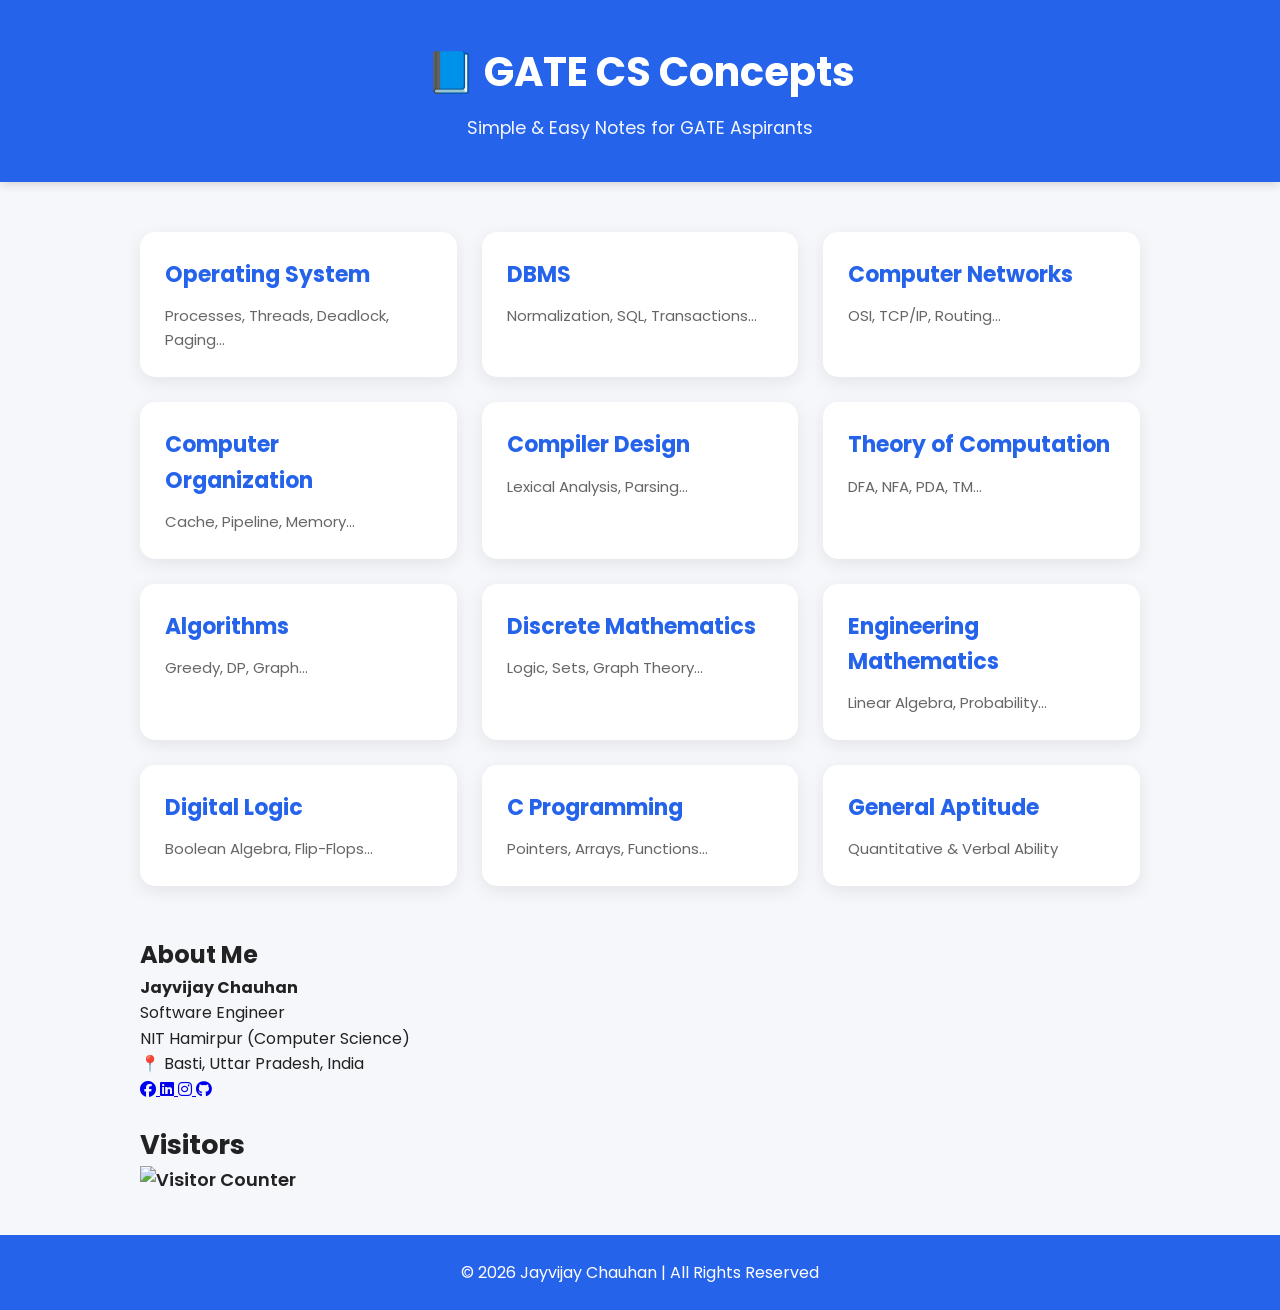
==== index.html @ 26d4b669 "Add Google Fonts and Font Awesome to index.html Added Google Fonts and Font Awesome links to the HTM" ====
<!DOCTYPE html>
<html lang="en">

 <head>

<meta charset="UTF-8">

<meta name="viewport" content="width=device-width, initial-scale=1.0">

<title>Jayvijay Chauhan | GATE CS Notes | Computer Science Concepts</title>

<meta name="description"
content="Jayvijay Chauhan provides simple GATE CS Notes for Computer Science students. Learn OS, DBMS, CN, COA, TOC, Algorithms, Compiler Design and more.">

<meta name="keywords"
content="Jayvijay Chauhan, GATE CS Notes, GATE Computer Science Notes, GATE CSE, Operating System Notes, DBMS Notes, Computer Networks Notes">

<meta name="author" content="Jayvijay Chauhan">


<link rel="icon" type="image/png" href="favicon.png">
<meta property="og:title" content="Jayvijay Chauhan | GATE CS Notes">

<meta property="og:description"
content="Simple and Easy GATE Computer Science Notes for OS, DBMS, CN, COA, TOC and Algorithms">

<meta property="og:type" content="website">

<meta property="og:url"
content="https://jayvijaychauhan.github.io/Jayc-CS-notes/">

<meta property="og:image"
content="https://jayvijaychauhan.github.io/Jayc-CS-notes/favicon.png">
   <!-- Google Font -->
    <link href="https://fonts.googleapis.com/css2?family=Poppins:wght@300;400;500;600;700&display=swap" rel="stylesheet">

    <!-- Font Awesome Icons -->
    <link rel="stylesheet"
          href="https://cdnjs.cloudflare.com/ajax/libs/font-awesome/6.7.2/css/all.min.css">

<link rel="stylesheet" href="style.css">
<script type="application/ld+json">

{
 "@context":"https://schema.org",
 "@type":"Person",
 "name":"Jayvijay Chauhan",
 "url":"https://jayvijaychauhan.github.io/Jayc-CS-notes/",
 "sameAs":[
 "https://www.linkedin.com/in/jayvijay-chauhan/",
 "https://github.com/JAYVIJAYCHAUHAN",
 "https://www.instagram.com/jvichauhan/"
 ],
 "jobTitle":"Software Engineer",
 "alumniOf":"National Institute of Technology Hamirpur"
}

</script>
</head>

<body>

    <header>

        <div class="container">

            <h1>📘 GATE CS Concepts</h1>

            <p>Simple & Easy Notes for GATE Aspirants</p>

    </header>

    <main class="container">

        <div class="subject" id="subject">

            <a href="subject/operating-system.html" class="card">
                <h2>Operating System</h2>
                <p>Processes, Threads, Deadlock, Paging...</p>
            </a>

            <a href="subject/dbms.html" class="card">
                <h2>DBMS</h2>
                <p>Normalization, SQL, Transactions...</p>
            </a>

            <a href="subject/computer-networks.html" class="card">
                <h2>Computer Networks</h2>
                <p>OSI, TCP/IP, Routing...</p>
            </a>

            <a href="subject/computer-organization.html" class="card">
                <h2>Computer Organization</h2>
                <p>Cache, Pipeline, Memory...</p>
            </a>

            <a href="subject/compiler-design.html" class="card">
                <h2>Compiler Design</h2>
                <p>Lexical Analysis, Parsing...</p>
            </a>

            <a href="subject/theory-of-computation.html" class="card">
                <h2>Theory of Computation</h2>
                <p>DFA, NFA, PDA, TM...</p>
            </a>

            <a href="subject/algorithms.html" class="card">
                <h2>Algorithms</h2>
                <p>Greedy, DP, Graph...</p>
            </a>

            <a href="subject/discrete-mathematics.html" class="card">
                <h2>Discrete Mathematics</h2>
                <p>Logic, Sets, Graph Theory...</p>
            </a>

            <a href="subject/engineering-mathematics.html" class="card">
                <h2>Engineering Mathematics</h2>
                <p>Linear Algebra, Probability...</p>
            </a>

            <a href="subject/digital-logic.html" class="card">
                <h2>Digital Logic</h2>
                <p>Boolean Algebra, Flip-Flops...</p>
            </a>

            <a href="subject/c-programming.html" class="card">
                <h2>C Programming</h2>
                <p>Pointers, Arrays, Functions...</p>
            </a>

            <a href="subject/aptitude.html" class="card">
                <h2>General Aptitude</h2>
                <p>Quantitative & Verbal Ability</p>
            </a>

        </div>

    </main>

    <section class="about container">

    <h2>About Me</h2>

    <p><strong>Jayvijay Chauhan</strong></p>

    <p>Software Engineer</p>

    <p>NIT Hamirpur (Computer Science)</p>

    <p>📍 Basti, Uttar Pradesh, India</p>

    <div class="social">

        <a href="https://www.facebook.com/profile.php?id=100074616776179"
           target="_blank">

            <i class="fab fa-facebook"></i>

        </a>

        <a href="https://www.linkedin.com/in/jayvijay-chauhan/"
           target="_blank">

            <i class="fab fa-linkedin"></i>

        </a>

        <a href="https://www.instagram.com/jvichauhan/"
           target="_blank">

            <i class="fab fa-instagram"></i>

        </a>
         <a href="https://github.com/JAYVIJAYCHAUHAN"
           target="_blank">

            <i class="fab fa-github"></i>

        </a>

    </div>

</section>

<section class="visitor container">

    <h2>Visitors</h2>

    <img src="https://visitor-badge.laobi.icu/badge?page_id=jay-notes.website"
         alt="Visitor Counter">

</section>

<footer>

    © 2026 Jayvijay Chauhan | All Rights Reserved

</footer>


    <script src="script.js"></script>

</body>

</html>
---- style.css ----
/* Google Font */
@import url('https://fonts.googleapis.com/css2?family=Poppins:wght@300;400;500;600;700&display=swap');

*{
    margin:0;
    padding:0;
    box-sizing:border-box;
}

body{
    font-family:'Poppins',sans-serif;
    background:#f5f7fb;
    color:#222;
    line-height:1.6;
}

/* Container */

.container{
    width:90%;
    max-width:1000px;
    margin:auto;
}

/* Header */

header{
    background:#2563eb;
    color:white;
    padding:40px 20px;
    text-align:center;
    position:sticky;
    top:0;
    z-index:100;
    box-shadow:0 2px 10px rgba(0,0,0,.15);
}

header h1{
    font-size:2.5rem;
    margin-bottom:10px;
}

header p{
    font-size:1.1rem;
    opacity:.95;
}

.visitor{
    margin:20px auto;
    font-size:18px;
    font-weight:600;
}

#search{
    width:100%;
    max-width:550px;
    padding:14px 18px;
    border:none;
    border-radius:10px;
    outline:none;
    font-size:16px;
}

/* Subject Cards */

.subject{
    display:grid;
    grid-template-columns:repeat(auto-fit,minmax(260px,1fr));
    gap:25px;
    margin:50px 0;
}

.card{
    background:white;
    text-decoration:none;
    color:#222;
    padding:25px;
    border-radius:15px;
    box-shadow:0 5px 18px rgba(0,0,0,.08);
    transition:.25s;
}

.card:hover{
    transform:translateY(-6px);
    box-shadow:0 12px 28px rgba(37,99,235,.18);
}

.card h2{
    color:#2563eb;
    margin-bottom:12px;
    font-size:22px;
}

.card p{
    color:#666;
    font-size:15px;
}

/* Footer */

footer{
    text-align:center;
    padding:25px;
    background:#2563eb;
    color:white;
    margin-top:40px;
}

/* Subject Page */

.back-btn{
    display:inline-block;
    margin:25px 0;
    text-decoration:none;
    color:#2563eb;
    font-weight:600;
}

.subject-title{
    font-size:40px;
    color:#2563eb;
    margin-bottom:20px;
}

.toc{
    background:white;
    padding:25px;
    border-radius:12px;
    box-shadow:0 4px 12px rgba(0,0,0,.08);
    margin-bottom:40px;
}

.toc h3{
    margin-bottom:15px;
}

.toc ul{
    padding-left:20px;
}

.toc li{
    margin:10px 0;
}

.note-content{
    white-space: pre-wrap;
    font-family: "Poppins", sans-serif;
    font-size: 20px;
    line-height: 1.2;
    color: #333;
    margin-top: 15px;
}

.note{
    background:#fff;
    padding:35px;
    margin-bottom:40px;
    border-radius:12px;
    box-shadow:0 2px 10px rgba(0,0,0,.08);
}

.note h2{
    color:#2563eb;
    font-size:32px;
    margin-bottom:20px;
    border-bottom:2px solid #e5e7eb;
    padding-bottom:10px;
}

.note p{
    margin-bottom:10px;
}

/* Responsive */

@media(max-width:768px){

header h1{
    font-size:2rem;
}

.subject-title{
    font-size: 46px;
    color:#2563eb;
    margin-bottom:30px;
    font-weight:700;
}

    section{
    margin:50px auto;
}

section h2{
    margin-bottom:20px;
    color:#0d6efd;
}
/* ===========================
   About
=========================== */

.about{

    text-align:center;

}

.about p{

    margin:8px 0;

}

/* ===========================
   Social
=========================== */

.social{

    margin-top:20px;

}

.social a{

    text-decoration:none;

    color:#0d6efd;

    font-size:30px;

    margin:0 12px;

    transition:.3s;

}

.social a:hover{

    color:#198754;

}

/* ===========================
   Visitor
=========================== */

.visitor{

    text-align:center;

}

/* ===========================
   Footer
=========================== */

footer{

    margin-top:50px;

    background:#111827;

    color:white;

    text-align:center;

    padding:20px;

}

}
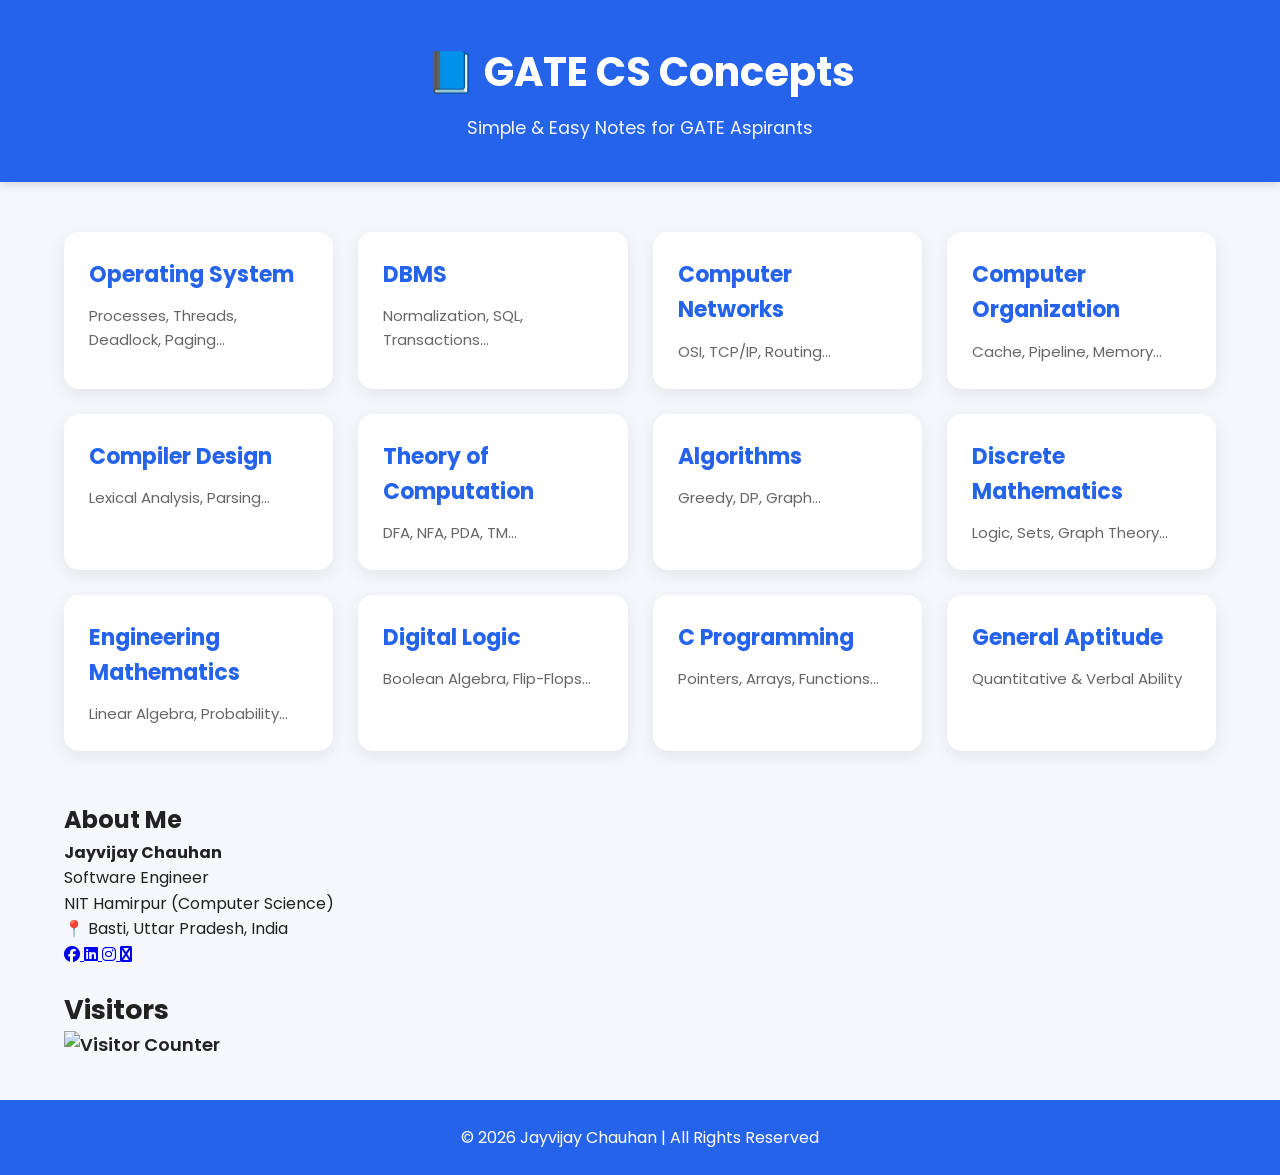
==== commit c59257b7: "Update social media links in index.html" ====
--- a/index.html
+++ b/index.html
@@ -172,10 +172,10 @@
             <i class="fab fa-instagram"></i>
 
         </a>
-         <a href="https://github.com/JAYVIJAYCHAUHAN"
-           target="_blank">
-
-            <i class="fab fa-github"></i>
+         <a href="https://x.com/jvchauhan8874"
+           target="_blank">
+
+            <i class="fa fa-twitter"></i>
 
         </a>
 
--- a/style.css
+++ b/style.css
@@ -18,7 +18,7 @@
 
 .container{
     width:90%;
-    max-width:1000px;
+    max-width:1200px;
     margin:auto;
 }
 
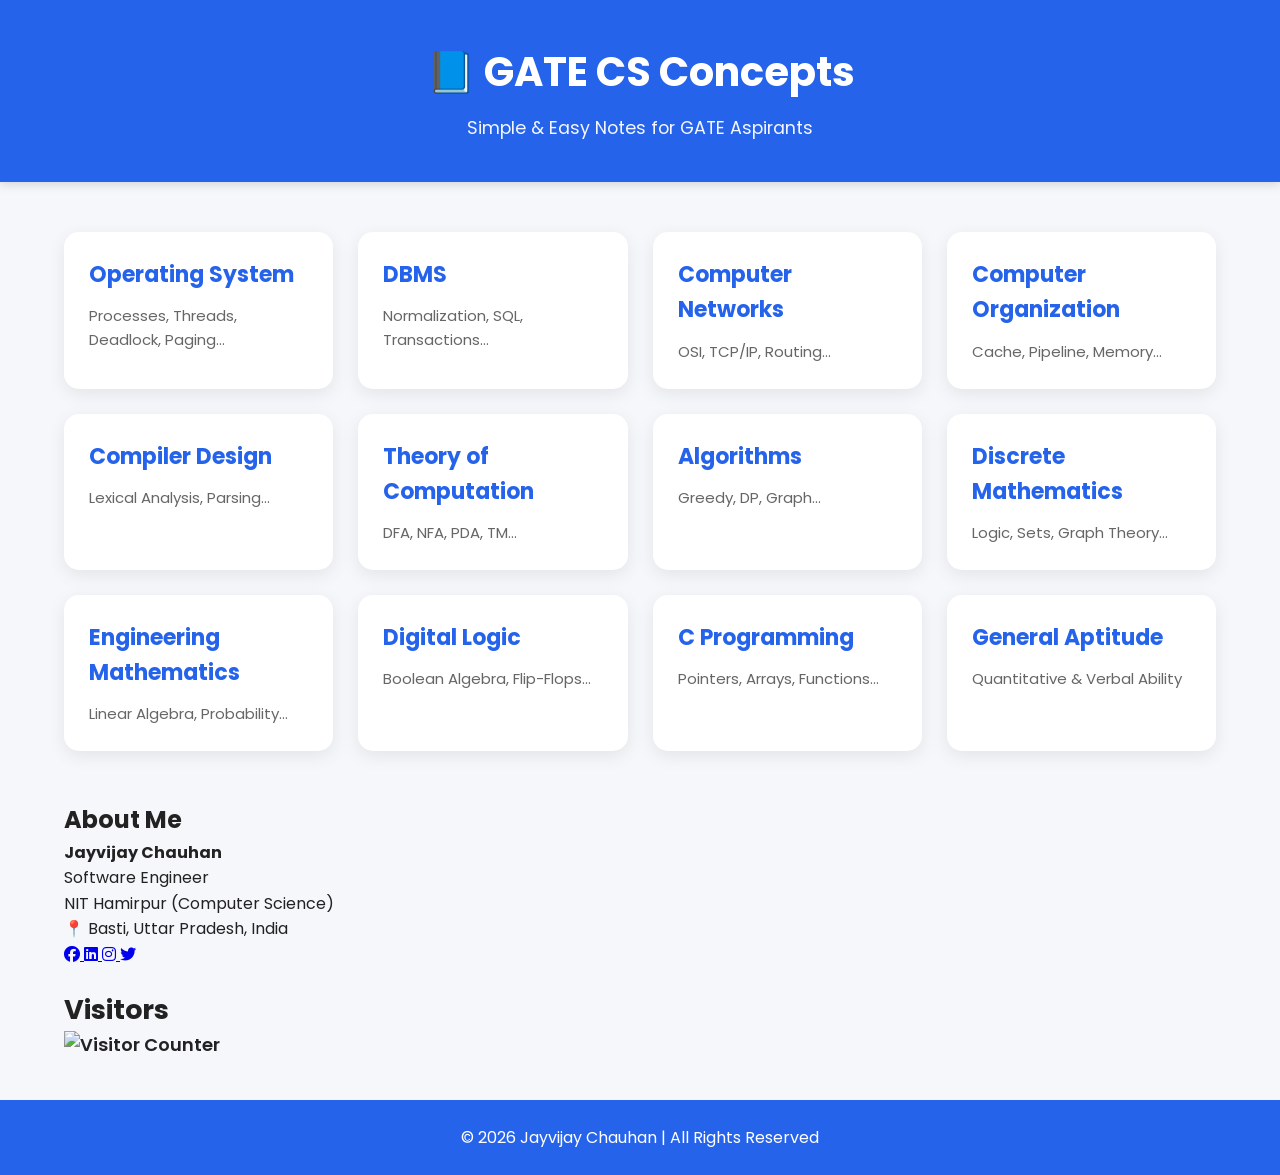
==== commit 16cb69c5: "Update index.html" ====
--- a/index.html
+++ b/index.html
@@ -175,7 +175,7 @@
          <a href="https://x.com/jvchauhan8874"
            target="_blank">
 
-            <i class="fa fa-twitter"></i>
+         <i class="fa-brands fa-twitter"></i>
 
         </a>
 
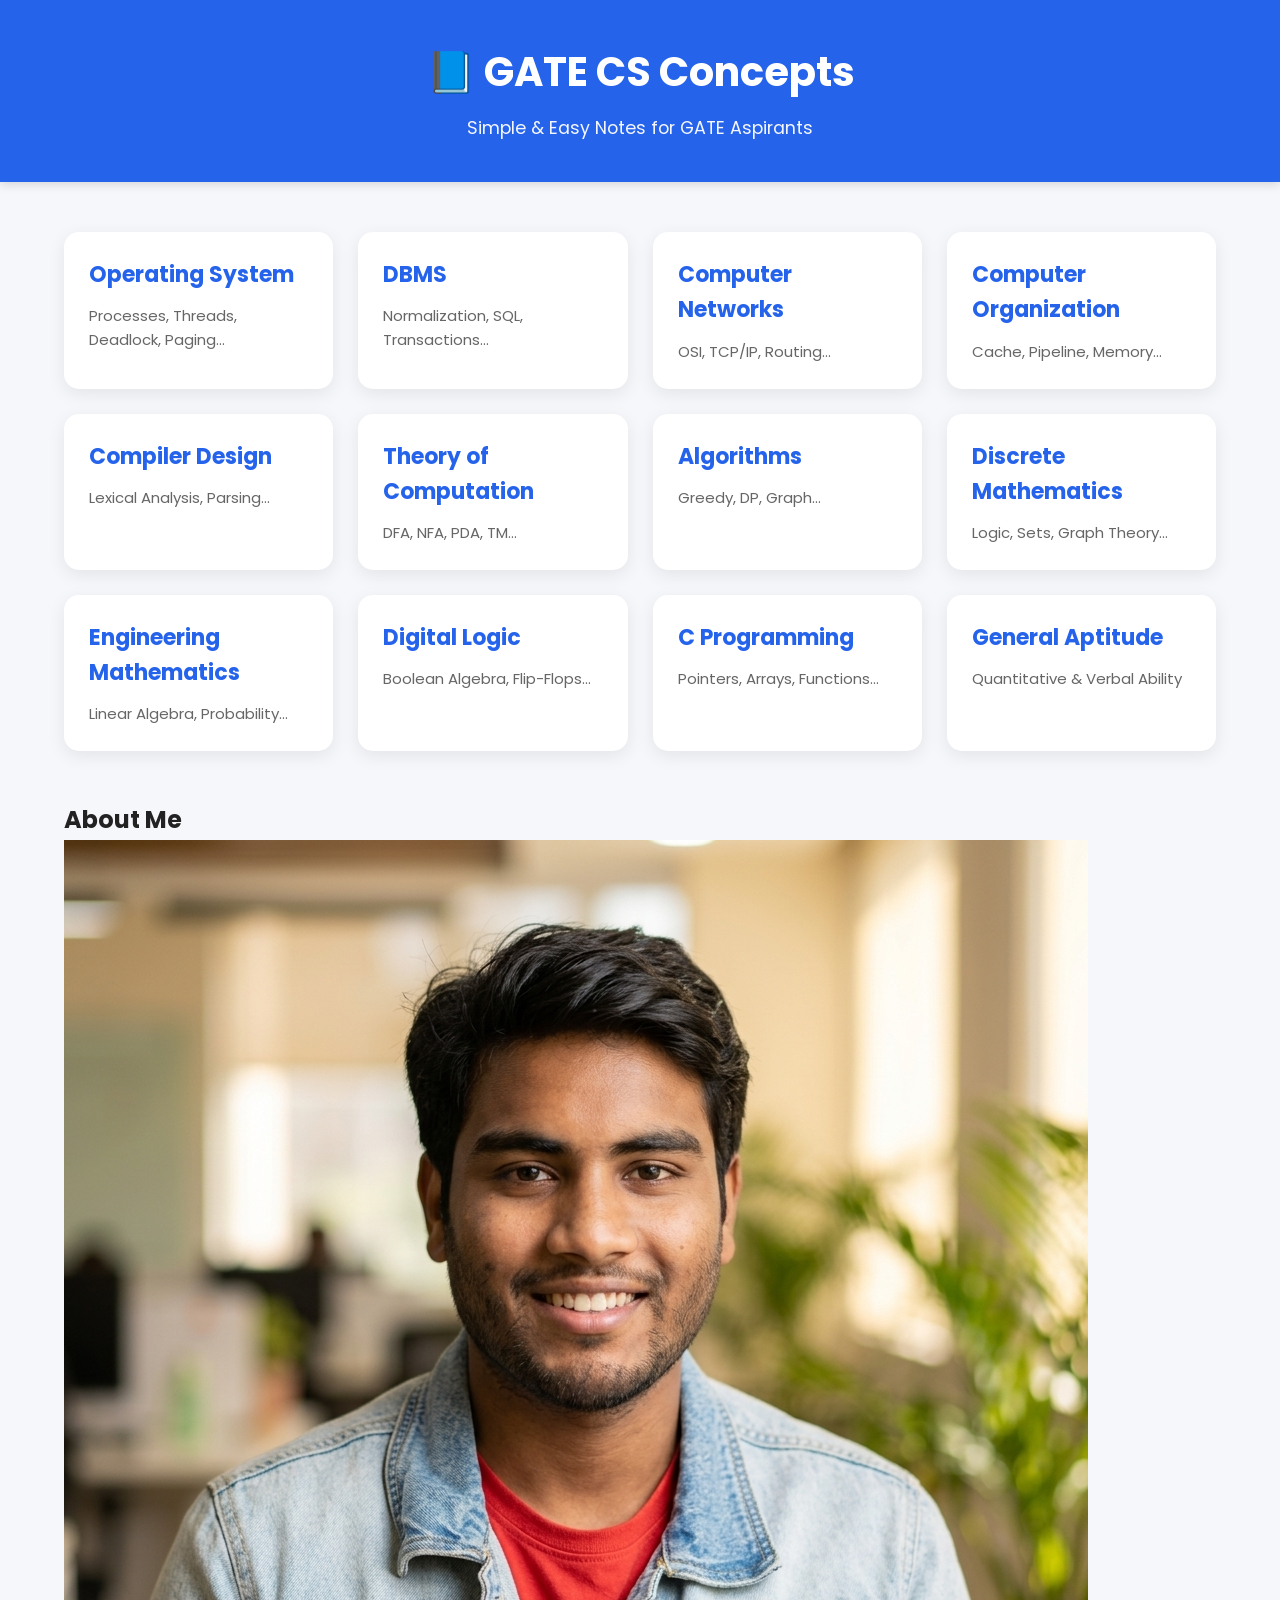
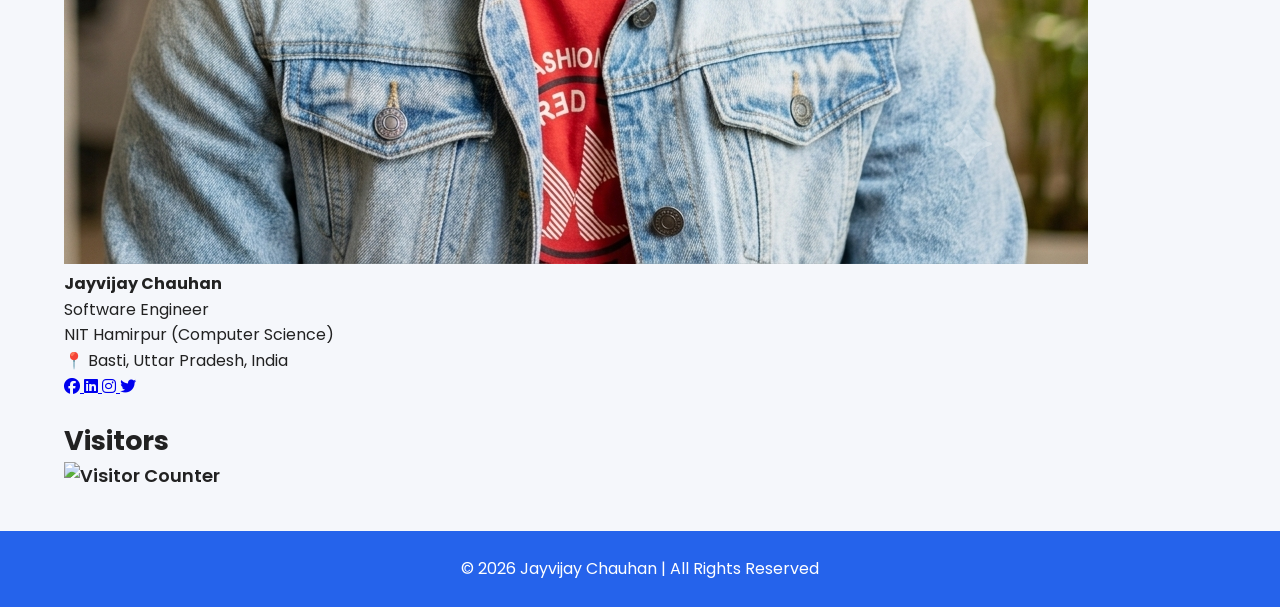
==== commit 567631c2: "Add profile image to About Me section" ====
--- a/index.html
+++ b/index.html
@@ -18,7 +18,7 @@
 <meta name="author" content="Jayvijay Chauhan">
 
 
-<link rel="icon" type="image/png" href="favicon.png">
+<link rel="icon" type="image/png" href="/favicon.png">
 <meta property="og:title" content="Jayvijay Chauhan | GATE CS Notes">
 
 <meta property="og:description"
@@ -141,7 +141,9 @@
     <section class="about container">
 
     <h2>About Me</h2>
-
+    <img src="images/jayvijay-chauhan.png"
+         alt="Jayvijay Chauhan"
+         class="profile-img">
     <p><strong>Jayvijay Chauhan</strong></p>
 
     <p>Software Engineer</p>
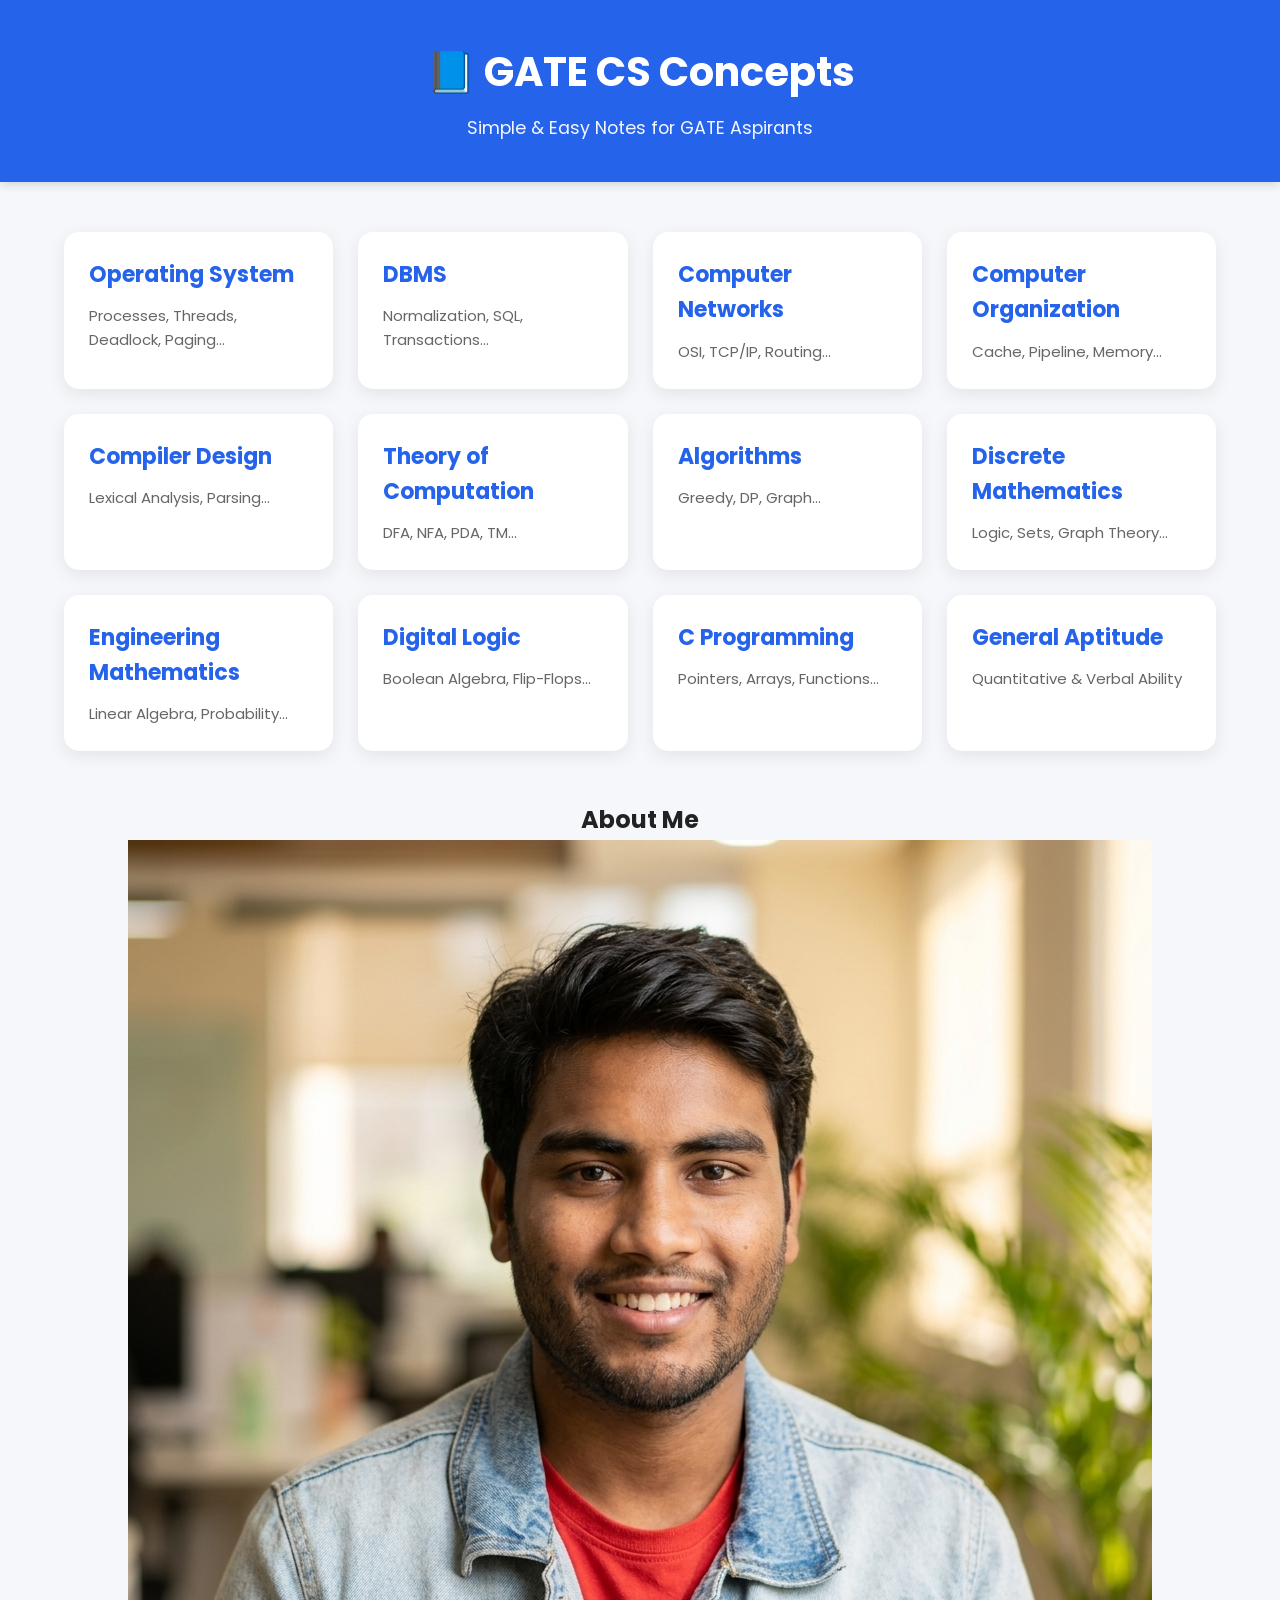
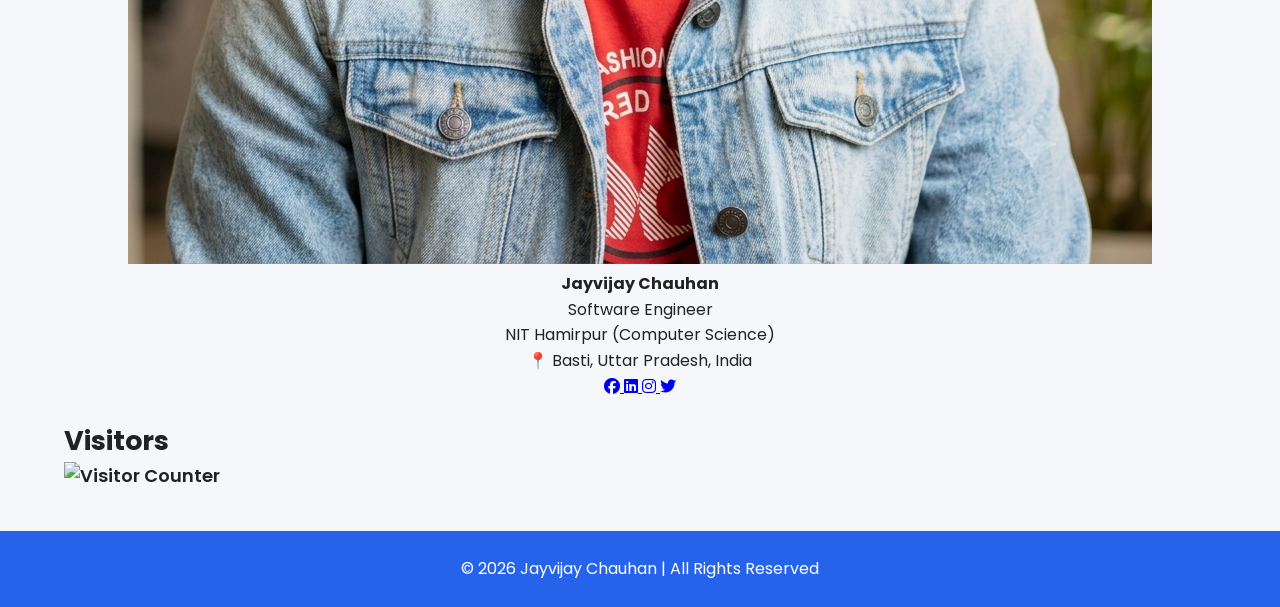
==== commit 26c74493: "Center align 'About' section content" ====
--- a/index.html
+++ b/index.html
@@ -138,7 +138,8 @@
 
     </main>
 
-    <section class="about container">
+    <section class="about container" style="
+    text-align: center;">
 
     <h2>About Me</h2>
     <img src="images/jayvijay-chauhan.png"
--- a/style.css
+++ b/style.css
@@ -199,9 +199,8 @@
 =========================== */
 
 .about{
-
-    text-align:center;
-
+text-align:center;
+  padding: 50px 20px;
 }
 
 .about p{
@@ -210,6 +209,22 @@
 
 }
 
+    .profile-img {
+    width: 170px;
+    height: 170px;
+    border-radius: 50%;
+    object-fit: cover;
+    border: 5px solid #4CAF50;
+    box-shadow: 0 6px 20px rgba(0,0,0,0.2);
+    margin: 20px auto;
+    display: block;
+    transition: 0.3s;
+}
+
+.profile-img:hover {
+    transform: scale(1.05);
+}
+
 /* ===========================
    Social
 =========================== */
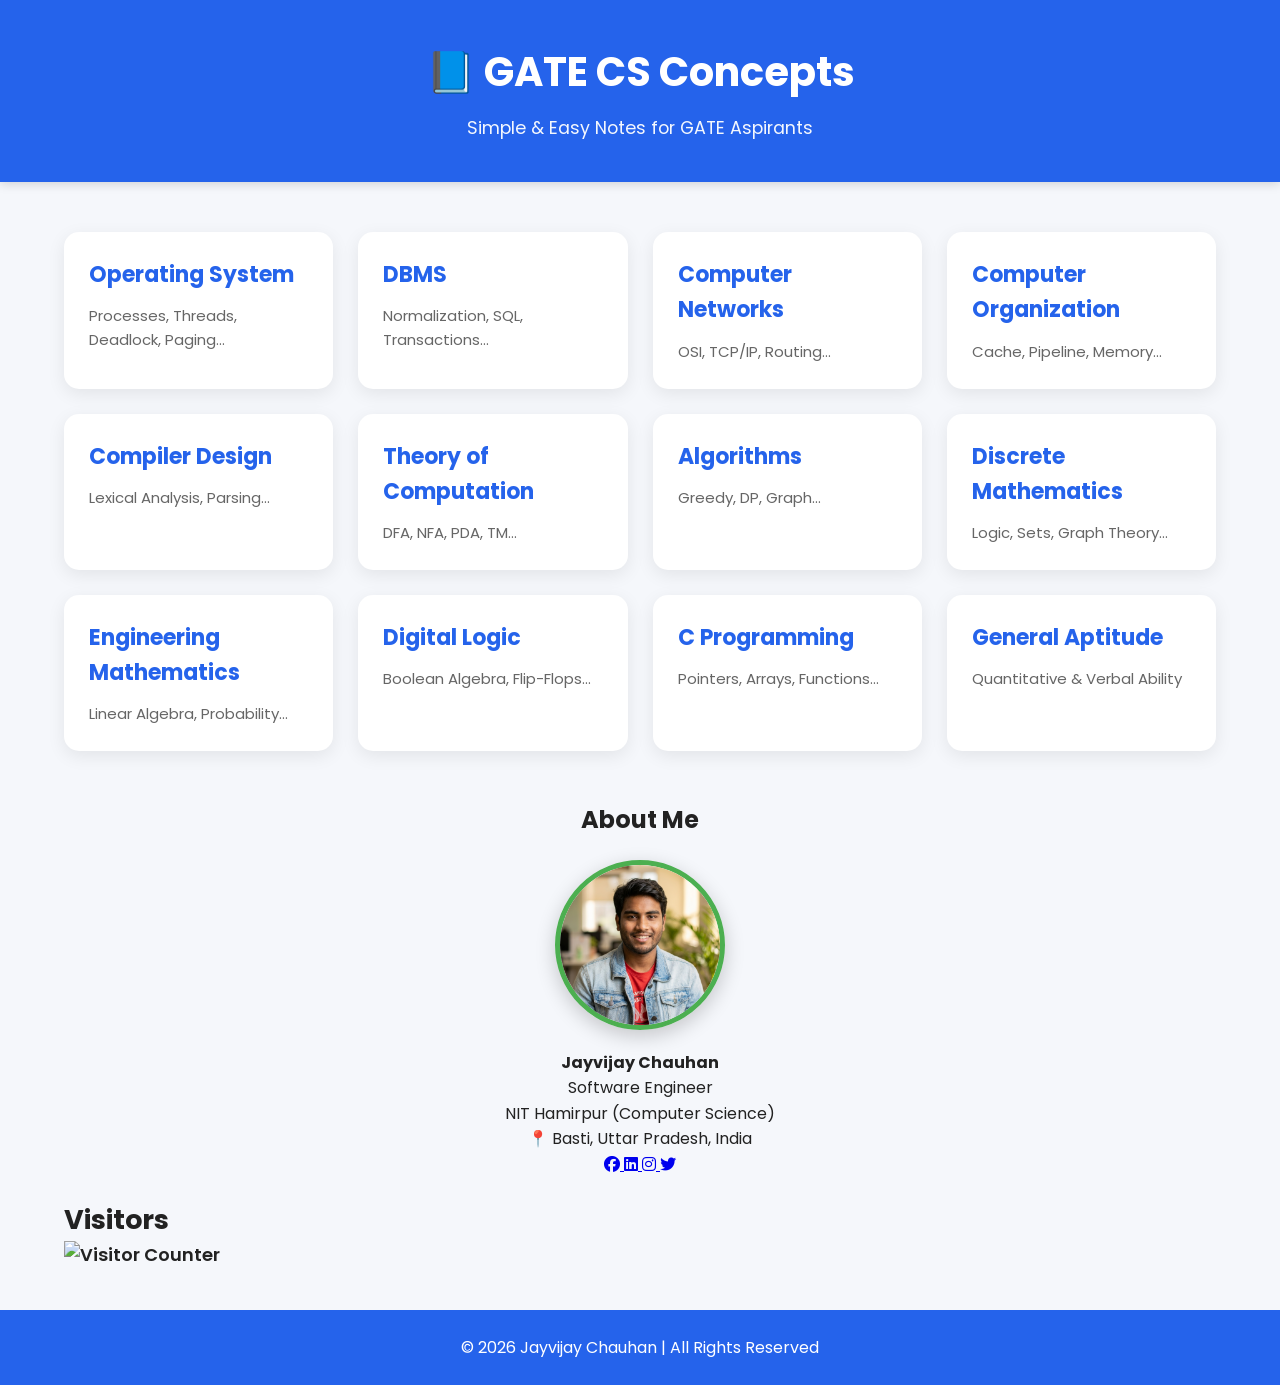
==== commit 2535f293: "Add styles to profile image in index.html" ====
--- a/index.html
+++ b/index.html
@@ -144,7 +144,19 @@
     <h2>About Me</h2>
     <img src="images/jayvijay-chauhan.png"
          alt="Jayvijay Chauhan"
-         class="profile-img">
+         class="profile-img"
+      style="
+    width: 170px;
+    height: 170px;
+    border-radius: 50%;
+    object-fit: cover;
+    border: 5px solid #4CAF50;
+    box-shadow: 0 6px 20px rgba(0,0,0,0.2);
+    margin: 20px auto;
+    display: block;
+    transition: 0.3s;
+"
+     >
     <p><strong>Jayvijay Chauhan</strong></p>
 
     <p>Software Engineer</p>
